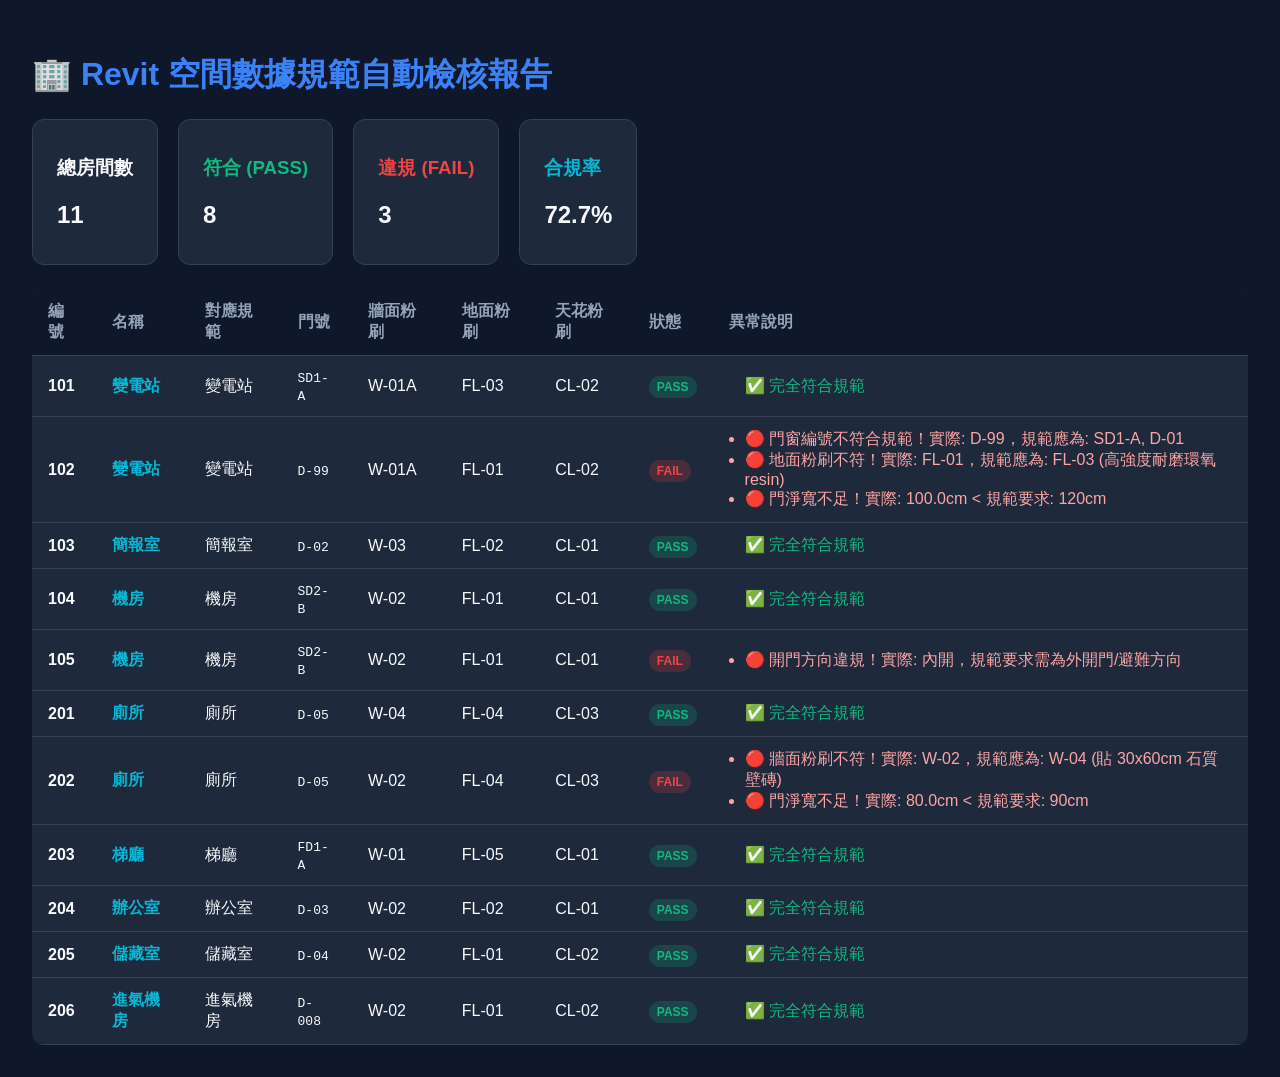
==== RevitQC_空間規範數據庫/report.html @ f8643084 "Add files via upload" ====
<!DOCTYPE html>
<html>
<head>
    <meta charset="utf-8">
    <title>RevitQC 專案自動檢核報告</title>
    <style>
        body { font-family: sans-serif; background: #0f172a; color: #f8fafc; padding: 24px; }
        h1 { color: #3b82f6; }
        .stats { display: flex; gap: 20px; margin-bottom: 24px; }
        .card { background: #1e293b; padding: 16px 24px; border-radius: 12px; border: 1px solid #334155; }
        table { width: 100%; border-collapse: collapse; background: #1e293b; border-radius: 12px; overflow: hidden; }
        th, td { padding: 12px 16px; border-bottom: 1px solid #334155; text-align: left; }
        th { background: #0f172a; color: #94a3b8; }
        .badge { padding: 4px 8px; border-radius: 12px; font-weight: bold; font-size: 12px; }
        .badge-pass { background: rgba(16,185,129,0.2); color: #10b981; }
        .badge-fail { background: rgba(239,68,68,0.2); color: #ef4444; }
    </style>
</head>
<body>
    <h1>🏢 Revit 空間數據規範自動檢核報告</h1>
    <div class="stats">
        <div class="card"><h3>總房間數</h3><h2>11</h2></div>
        <div class="card"><h3 style="color:#10b981">符合 (PASS)</h3><h2>8</h2></div>
        <div class="card"><h3 style="color:#ef4444">違規 (FAIL)</h3><h2>3</h2></div>
        <div class="card"><h3 style="color:#06b6d4">合規率</h3><h2>72.7%</h2></div>
    </div>
    <table>
        <thead>
            <tr><th>編號</th><th>名稱</th><th>對應規範</th><th>門號</th><th>牆面粉刷</th><th>地面粉刷</th><th>天花粉刷</th><th>狀態</th><th>異常說明</th></tr>
        </thead>
        <tbody>
            
        <tr>
            <td><b>101</b></td>
            <td><b style="color:#06b6d4">變電站</b></td>
            <td>變電站</td>
            <td><code>SD1-A</code></td>
            <td>W-01A</td>
            <td>FL-03</td>
            <td>CL-02</td>
            <td><span class="badge badge-pass">PASS</span></td>
            <td><ul style="margin:0;padding-left:16px;color:#fca5a5"><span style='color:#10b981'>✅ 完全符合規範</span></ul></td>
        </tr>
        
        <tr>
            <td><b>102</b></td>
            <td><b style="color:#06b6d4">變電站</b></td>
            <td>變電站</td>
            <td><code>D-99</code></td>
            <td>W-01A</td>
            <td>FL-01</td>
            <td>CL-02</td>
            <td><span class="badge badge-fail">FAIL</span></td>
            <td><ul style="margin:0;padding-left:16px;color:#fca5a5"><li>🔴 門窗編號不符合規範！實際: D-99，規範應為: SD1-A, D-01</li><li>🔴 地面粉刷不符！實際: FL-01，規範應為: FL-03 (高強度耐磨環氧 resin)</li><li>🔴 門淨寬不足！實際: 100.0cm < 規範要求: 120cm</li></ul></td>
        </tr>
        
        <tr>
            <td><b>103</b></td>
            <td><b style="color:#06b6d4">簡報室</b></td>
            <td>簡報室</td>
            <td><code>D-02</code></td>
            <td>W-03</td>
            <td>FL-02</td>
            <td>CL-01</td>
            <td><span class="badge badge-pass">PASS</span></td>
            <td><ul style="margin:0;padding-left:16px;color:#fca5a5"><span style='color:#10b981'>✅ 完全符合規範</span></ul></td>
        </tr>
        
        <tr>
            <td><b>104</b></td>
            <td><b style="color:#06b6d4">機房</b></td>
            <td>機房</td>
            <td><code>SD2-B</code></td>
            <td>W-02</td>
            <td>FL-01</td>
            <td>CL-01</td>
            <td><span class="badge badge-pass">PASS</span></td>
            <td><ul style="margin:0;padding-left:16px;color:#fca5a5"><span style='color:#10b981'>✅ 完全符合規範</span></ul></td>
        </tr>
        
        <tr>
            <td><b>105</b></td>
            <td><b style="color:#06b6d4">機房</b></td>
            <td>機房</td>
            <td><code>SD2-B</code></td>
            <td>W-02</td>
            <td>FL-01</td>
            <td>CL-01</td>
            <td><span class="badge badge-fail">FAIL</span></td>
            <td><ul style="margin:0;padding-left:16px;color:#fca5a5"><li>🔴 開門方向違規！實際: 內開，規範要求需為外開門/避難方向</li></ul></td>
        </tr>
        
        <tr>
            <td><b>201</b></td>
            <td><b style="color:#06b6d4">廁所</b></td>
            <td>廁所</td>
            <td><code>D-05</code></td>
            <td>W-04</td>
            <td>FL-04</td>
            <td>CL-03</td>
            <td><span class="badge badge-pass">PASS</span></td>
            <td><ul style="margin:0;padding-left:16px;color:#fca5a5"><span style='color:#10b981'>✅ 完全符合規範</span></ul></td>
        </tr>
        
        <tr>
            <td><b>202</b></td>
            <td><b style="color:#06b6d4">廁所</b></td>
            <td>廁所</td>
            <td><code>D-05</code></td>
            <td>W-02</td>
            <td>FL-04</td>
            <td>CL-03</td>
            <td><span class="badge badge-fail">FAIL</span></td>
            <td><ul style="margin:0;padding-left:16px;color:#fca5a5"><li>🔴 牆面粉刷不符！實際: W-02，規範應為: W-04 (貼 30x60cm 石質壁磚)</li><li>🔴 門淨寬不足！實際: 80.0cm < 規範要求: 90cm</li></ul></td>
        </tr>
        
        <tr>
            <td><b>203</b></td>
            <td><b style="color:#06b6d4">梯廳</b></td>
            <td>梯廳</td>
            <td><code>FD1-A</code></td>
            <td>W-01</td>
            <td>FL-05</td>
            <td>CL-01</td>
            <td><span class="badge badge-pass">PASS</span></td>
            <td><ul style="margin:0;padding-left:16px;color:#fca5a5"><span style='color:#10b981'>✅ 完全符合規範</span></ul></td>
        </tr>
        
        <tr>
            <td><b>204</b></td>
            <td><b style="color:#06b6d4">辦公室</b></td>
            <td>辦公室</td>
            <td><code>D-03</code></td>
            <td>W-02</td>
            <td>FL-02</td>
            <td>CL-01</td>
            <td><span class="badge badge-pass">PASS</span></td>
            <td><ul style="margin:0;padding-left:16px;color:#fca5a5"><span style='color:#10b981'>✅ 完全符合規範</span></ul></td>
        </tr>
        
        <tr>
            <td><b>205</b></td>
            <td><b style="color:#06b6d4">儲藏室</b></td>
            <td>儲藏室</td>
            <td><code>D-04</code></td>
            <td>W-02</td>
            <td>FL-01</td>
            <td>CL-02</td>
            <td><span class="badge badge-pass">PASS</span></td>
            <td><ul style="margin:0;padding-left:16px;color:#fca5a5"><span style='color:#10b981'>✅ 完全符合規範</span></ul></td>
        </tr>
        
        <tr>
            <td><b>206</b></td>
            <td><b style="color:#06b6d4">進氣機房</b></td>
            <td>進氣機房</td>
            <td><code>D-008</code></td>
            <td>W-02</td>
            <td>FL-01</td>
            <td>CL-02</td>
            <td><span class="badge badge-pass">PASS</span></td>
            <td><ul style="margin:0;padding-left:16px;color:#fca5a5"><span style='color:#10b981'>✅ 完全符合規範</span></ul></td>
        </tr>
        
        </tbody>
    </table>
</body>
</html>
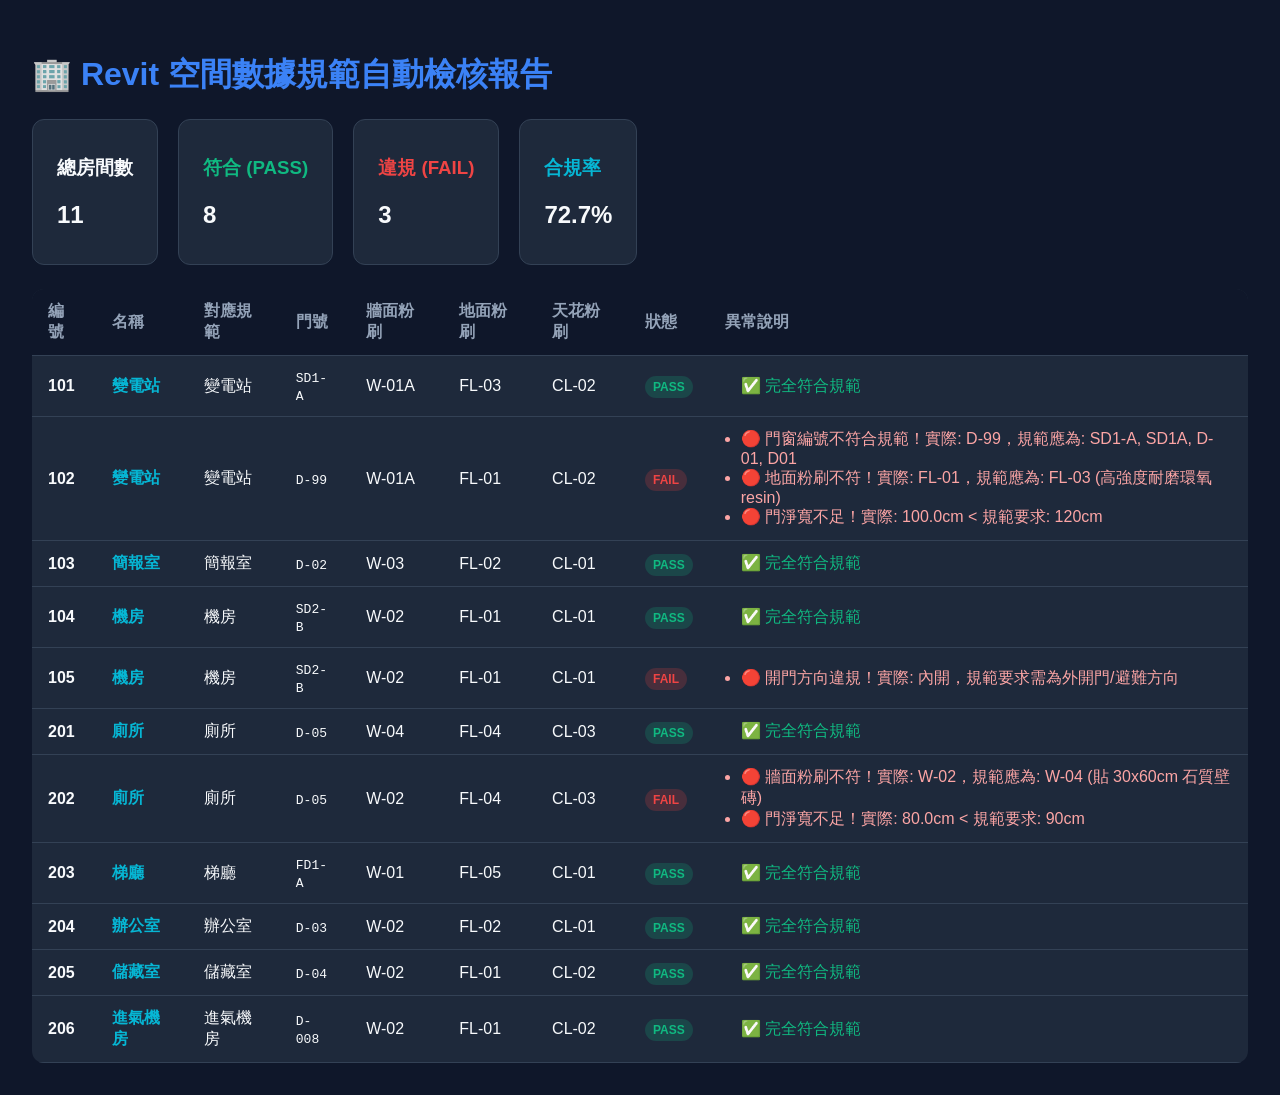
==== commit 2a5c3069: "Add files via upload" ====
--- a/RevitQC_空間規範數據庫/report.html
+++ b/RevitQC_空間規範數據庫/report.html
@@ -51,7 +51,7 @@
             <td>FL-01</td>
             <td>CL-02</td>
             <td><span class="badge badge-fail">FAIL</span></td>
-            <td><ul style="margin:0;padding-left:16px;color:#fca5a5"><li>🔴 門窗編號不符合規範！實際: D-99，規範應為: SD1-A, D-01</li><li>🔴 地面粉刷不符！實際: FL-01，規範應為: FL-03 (高強度耐磨環氧 resin)</li><li>🔴 門淨寬不足！實際: 100.0cm < 規範要求: 120cm</li></ul></td>
+            <td><ul style="margin:0;padding-left:16px;color:#fca5a5"><li>🔴 門窗編號不符合規範！實際: D-99，規範應為: SD1-A, SD1A, D-01, D01</li><li>🔴 地面粉刷不符！實際: FL-01，規範應為: FL-03 (高強度耐磨環氧 resin)</li><li>🔴 門淨寬不足！實際: 100.0cm < 規範要求: 120cm</li></ul></td>
         </tr>
         
         <tr>
